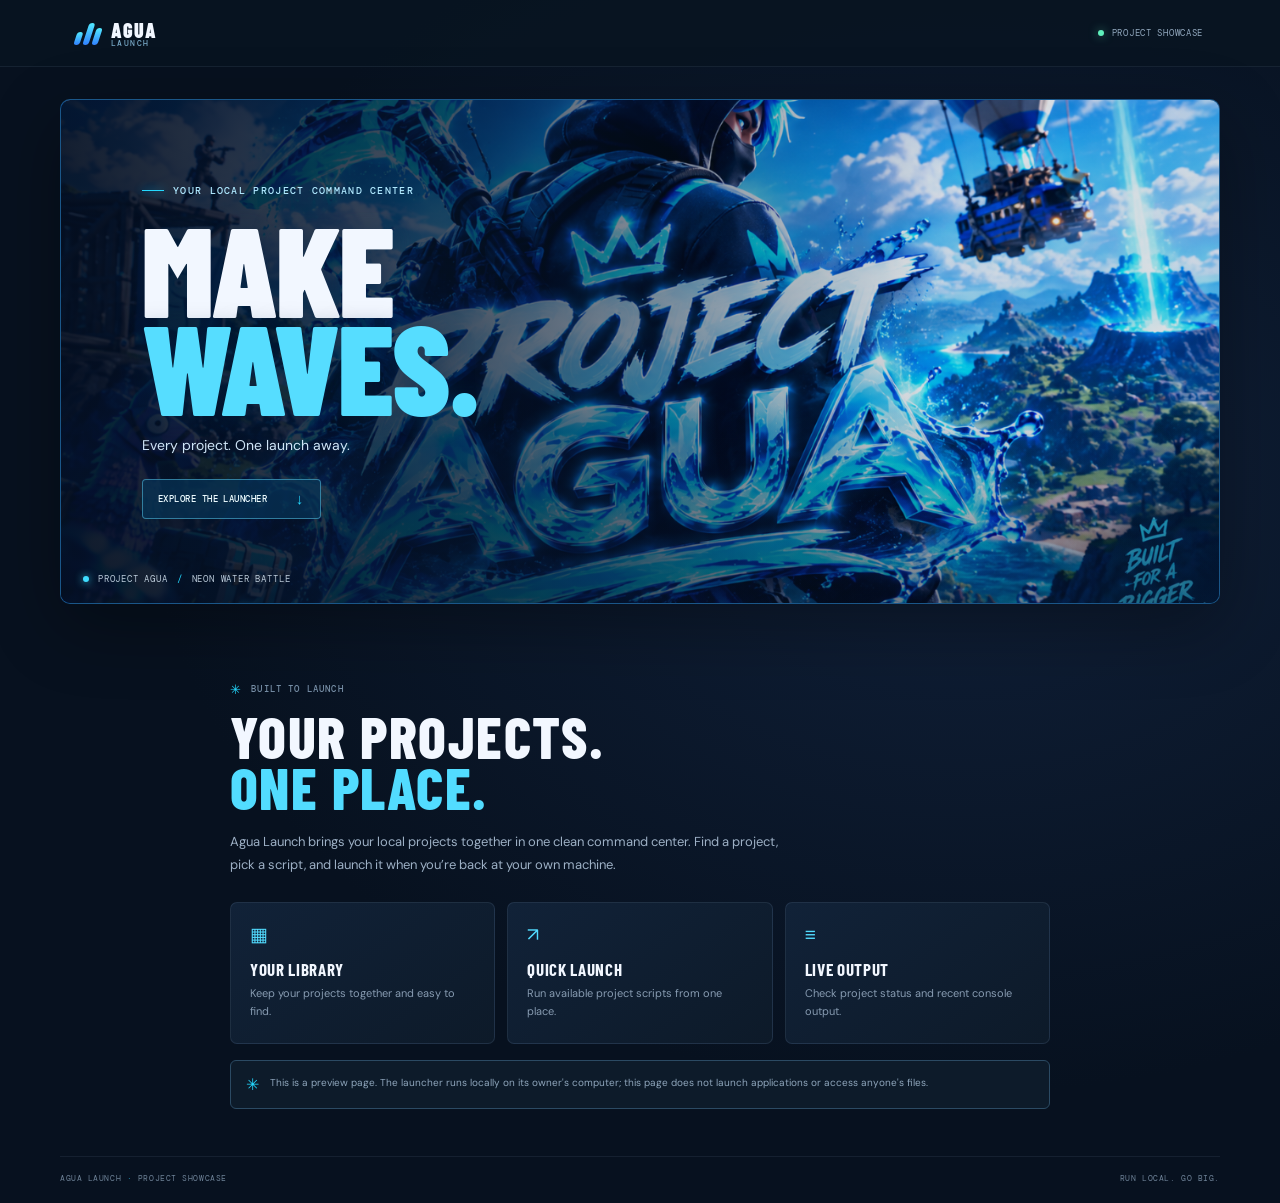
==== index.html @ f8b992f1 "Add Project Agua public showcase" ====
<!doctype html>
<html lang="en">
  <head>
    <meta charset="utf-8">
    <meta name="viewport" content="width=device-width, initial-scale=1">
    <meta name="theme-color" content="#07111f">
    <meta name="description" content="Project Agua Launcher — a neon-water-inspired home for your local projects.">
    <title>Project Agua — Launcher</title>
    <link rel="preconnect" href="https://fonts.googleapis.com">
    <link rel="preconnect" href="https://fonts.gstatic.com" crossorigin>
    <link href="https://fonts.googleapis.com/css2?family=Barlow+Condensed:wght@600;700;800;900&family=DM+Mono:wght@400;500&family=DM+Sans:wght@400;500;600;700&display=swap" rel="stylesheet">
    <link rel="stylesheet" href="styles.css">
  </head>
  <body>
    <header class="topbar">
      <a class="brand" href="#" aria-label="Agua Launch home"><span class="brand-mark"><i></i><i></i><i></i></span><span>AGUA<small>LAUNCH</small></span></a>
      <span class="status"><i></i> PROJECT SHOWCASE</span>
    </header>
    <main>
      <section class="hero">
        <img class="hero-art" src="project-agua.png" alt="Project Agua — neon water battle artwork">
        <div class="hero-shade"></div>
        <div class="hero-content">
          <div class="kicker"><i></i> YOUR LOCAL PROJECT COMMAND CENTER</div>
          <h1>MAKE<br><span>WAVES.</span></h1>
          <p>Every project. One launch away.</p>
          <a class="hero-button" href="#about">EXPLORE THE LAUNCHER <span>↓</span></a>
        </div>
        <div class="caption"><i></i> PROJECT AGUA <b>/</b> NEON WATER BATTLE</div>
      </section>
      <section class="about" id="about">
        <div class="eyebrow"><i>✳</i> BUILT TO LAUNCH</div>
        <h2>YOUR PROJECTS.<br><span>ONE PLACE.</span></h2>
        <p>Agua Launch brings your local projects together in one clean command center. Find a project, pick a script, and launch it when you’re back at your own machine.</p>
        <div class="features">
          <article><span class="feature-icon">▦</span><h3>YOUR LIBRARY</h3><p>Keep your projects together and easy to find.</p></article>
          <article><span class="feature-icon">↗</span><h3>QUICK LAUNCH</h3><p>Run available project scripts from one place.</p></article>
          <article><span class="feature-icon">≡</span><h3>LIVE OUTPUT</h3><p>Check project status and recent console output.</p></article>
        </div>
        <div class="note"><span>✳</span><p>This is a preview page. The launcher runs locally on its owner's computer; this page does not launch applications or access anyone's files.</p></div>
      </section>
    </main>
    <footer><span>AGUA LAUNCH <i>·</i> PROJECT SHOWCASE</span><span>RUN LOCAL. GO BIG.</span></footer>
  </body>
</html>
---- styles.css ----
:root { color-scheme: dark; font-family: "DM Sans", "Segoe UI", sans-serif; color: #f2f7ff; background: #07111f; font-synthesis: none; text-rendering: optimizeLegibility; }
* { box-sizing: border-box; }
html { min-width: 320px; scroll-behavior: smooth; }
body { margin: 0; min-height: 100vh; background: radial-gradient(ellipse at 75% 40%, #102039 0, #07111f 60%); }
a { color: inherit; text-decoration: none; }
.topbar { display: flex; align-items: center; justify-content: space-between; height: 67px; padding: 0 max(6vw, 24px); border-bottom: 1px solid #9bb6d218; background: #081421cc; }
.brand { display: flex; align-items: center; gap: 10px; font: 900 20px "Barlow Condensed", sans-serif; letter-spacing: .06em; }
.brand small { display: block; margin-top: -4px; color: #77a8c6; font: 500 8px "DM Mono", monospace; letter-spacing: .19em; }
.brand-mark { display: flex; align-items: end; gap: 3px; height: 23px; transform: skew(-18deg); }
.brand-mark i { width: 6px; border-radius: 4px; background: linear-gradient(#51eaff, #3181ff); }
.brand-mark i:nth-child(1) { height: 13px; }.brand-mark i:nth-child(2) { height: 22px; }.brand-mark i:nth-child(3) { height: 17px; }
.status { display: flex; align-items: center; gap: 8px; color: #91a7bd; font: 9px "DM Mono", monospace; letter-spacing: .08em; }
.status i, .caption i { width: 6px; height: 6px; border-radius: 50%; background: #5ff0bc; box-shadow: 0 0 10px #5ff0bc88; }
main { width: min(1160px, calc(100% - 48px)); margin: 32px auto 0; }
.hero { position: relative; isolation: isolate; min-height: 460px; overflow: hidden; border: 1px solid #5bbaff38; border-radius: 10px; background: #083a67; box-shadow: 0 22px 70px #0005; }
.hero-art { position: absolute; z-index: -2; inset: 0; width: 100%; height: 100%; object-fit: cover; object-position: center 48%; }
.hero-shade { position: absolute; z-index: -1; inset: 0; background: linear-gradient(90deg, #040f21ed 0%, #04142bbc 34%, #031a3a24 75%), linear-gradient(0deg, #05112277, transparent 40%); }
.hero-content { padding: clamp(40px, 8vw, 84px) 7%; }
.kicker, .eyebrow { display: flex; align-items: center; gap: 9px; color: #b0e9ff; font: 500 10px "DM Mono", monospace; letter-spacing: .13em; }
.kicker i { width: 22px; height: 1px; background: #25d9ff; box-shadow: 0 0 8px #25d9ff; }
h1 { margin: 22px 0 12px; font: 900 clamp(74px, 11vw, 126px)/.78 "Barlow Condensed", Impact, sans-serif; letter-spacing: -.015em; text-shadow: 0 3px 24px #00264a80; }
h1 span { color: #56ddff; }
.hero-content > p { margin: 20px 0 25px; color: #d0e6f8; font-size: 14px; }
.hero-button { display: inline-flex; align-items: center; gap: 28px; min-height: 40px; padding: 0 15px; border: 1px solid #61dbff77; border-radius: 4px; color: #edfbff; background: #083355bb; font: 600 9px "DM Mono", monospace; letter-spacing: .05em; transition: .2s; }
.hero-button:hover { border-color: #25d9ff; background: #0a5179e6; transform: translateY(-1px); }
.hero-button span { color: #25d9ff; font-size: 15px; }
.caption { position: absolute; bottom: 18px; left: 22px; display: flex; align-items: center; gap: 9px; color: #e2f2ffd1; font: 9px "DM Mono", monospace; letter-spacing: .09em; }
.caption i { background: #3fddff; box-shadow: 0 0 8px #3fddff; }.caption b { color: #25d9ff; font-weight: 400; }
.about { max-width: 820px; margin: 77px auto 0; }
.eyebrow { color: #7890a8; font-size: 9px; }.eyebrow i { color: #25d9ff; font-size: 13px; font-style: normal; }
h2 { margin: 13px 0; font: 800 clamp(39px, 6vw, 58px)/.88 "Barlow Condensed", sans-serif; letter-spacing: .025em; }
h2 span { color: #52dcff; }
.about > p { max-width: 565px; margin: 17px 0 26px; color: #9db0c5; font-size: 13px; line-height: 1.8; }
.features { display: grid; grid-template-columns: repeat(3, 1fr); gap: 12px; margin-top: 26px; }
.features article { min-height: 142px; padding: 19px; border: 1px solid #97badc20; border-radius: 7px; background: linear-gradient(145deg, #112238, #0d1a29); }
.feature-icon { color: #52dcff; font-size: 19px; }
.features h3 { margin: 12px 0 6px; font: 700 17px "Barlow Condensed", sans-serif; letter-spacing: .04em; }
.features article p { margin: 0; color: #879bb1; font-size: 11px; line-height: 1.6; }
.note { display: flex; gap: 11px; margin-top: 16px; padding: 13px 15px; border: 1px solid #2b4a63; border-radius: 6px; color: #8fa6bc; background: #0d1b2a; }
.note span { color: #25d9ff; }.note p { margin: 0; font-size: 10px; line-height: 1.7; }
footer { display: flex; justify-content: space-between; gap: 16px; width: min(1160px, calc(100% - 48px)); margin: 47px auto 0; padding: 16px 0 20px; border-top: 1px solid #9bb6d218; color: #6e8297; font: 8px "DM Mono", monospace; letter-spacing: .07em; }
footer i { color: #27abd1; font-style: normal; }
@media (max-width: 600px) { main { width: calc(100% - 28px); margin-top: 14px; }.topbar { height: 58px; padding: 0 15px; }.hero { min-height: 350px; }.hero-art { object-position: 57% center; }.hero-shade { background: linear-gradient(90deg, #040f21ec, #04142bb0 60%, #031a3a21), linear-gradient(0deg, #05112277, transparent 40%); }.hero-content { padding: 53px 21px; }.kicker { font-size: 7px; }.caption { left: 13px; gap: 6px; font-size: 7px; }.about { margin-top: 53px; }.features { grid-template-columns: 1fr; gap: 8px; }.features article { min-height: 0; padding: 15px; }.features h3 { margin-top: 7px; }footer { width: calc(100% - 28px); margin-top: 32px; flex-direction: column; } }
@media (prefers-reduced-motion: reduce) { *, *::before, *::after { scroll-behavior: auto !important; transition-duration: .01ms !important; } }
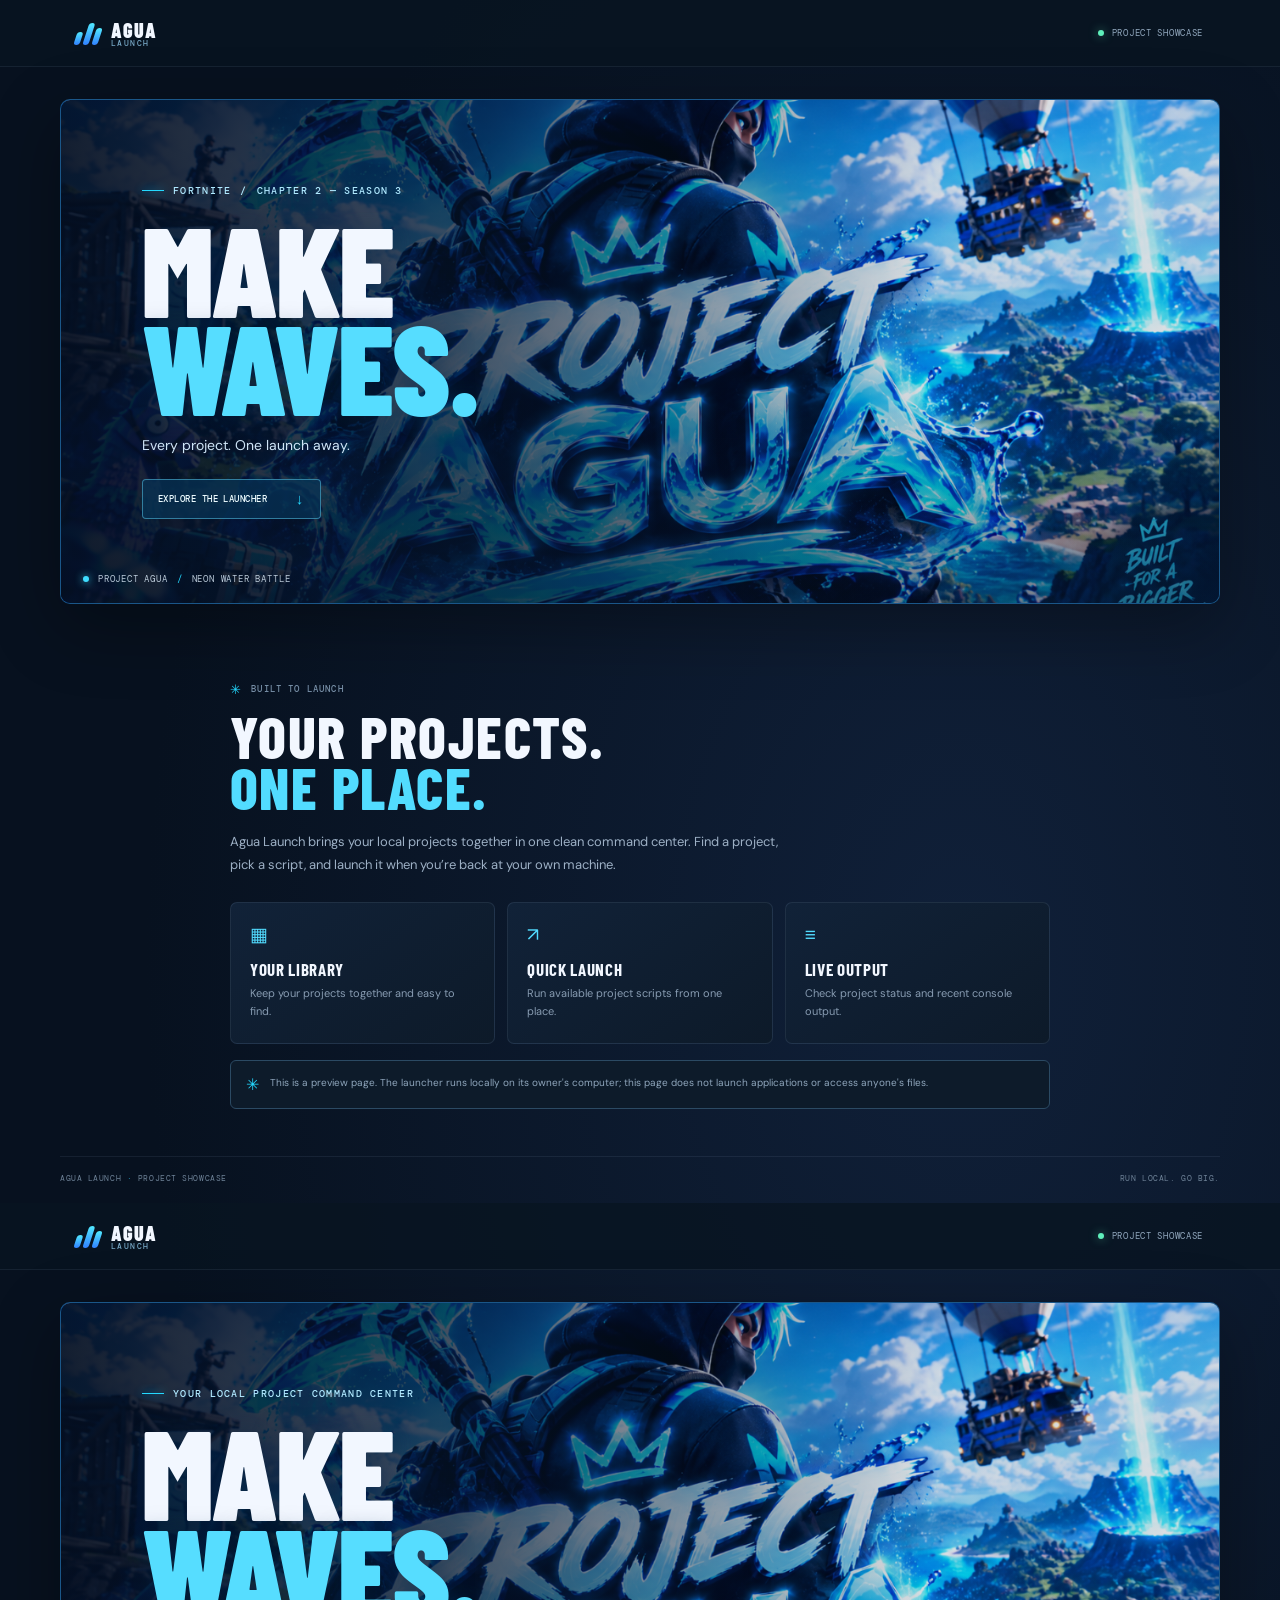
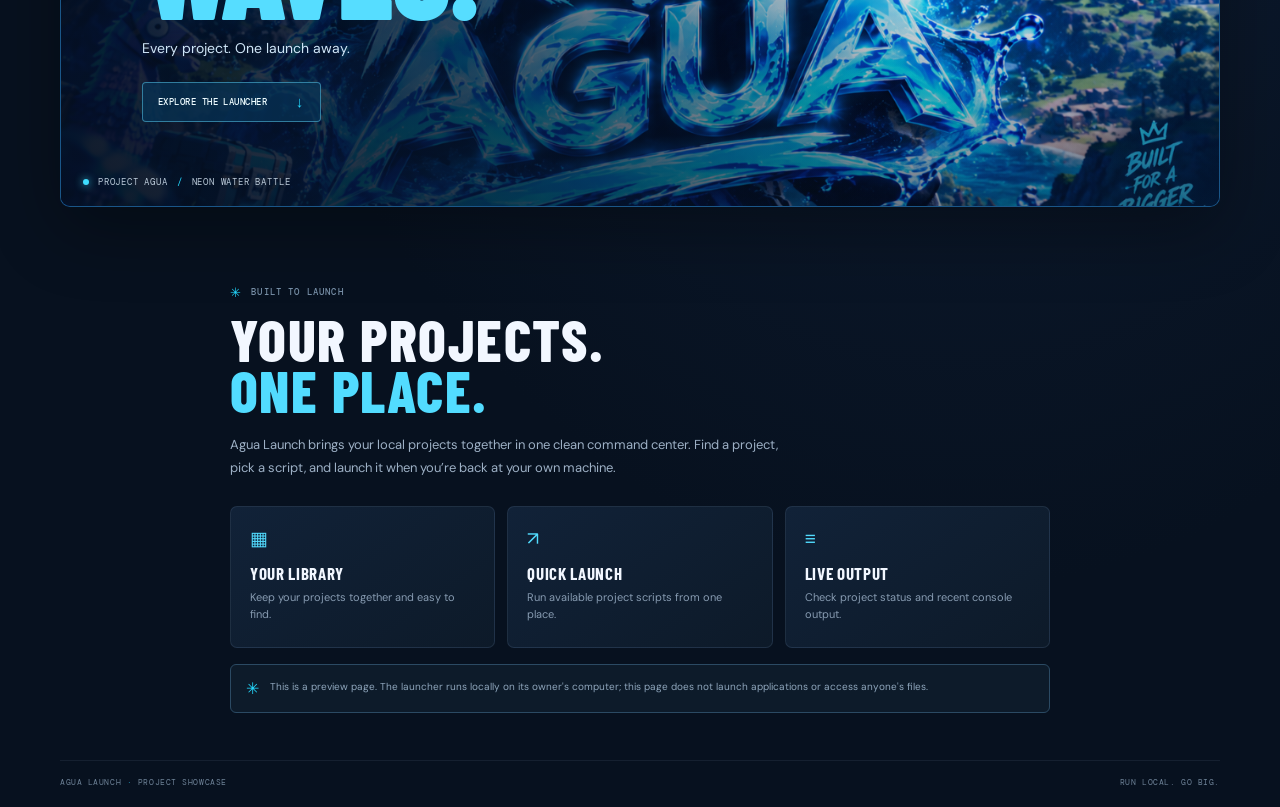
==== commit 04ba6d67: "Show Fortnite Chapter 2 Season 3 Updated the project description and title to reflect Fortnite Chapt" ====
--- a/index.html
+++ b/index.html
@@ -1,4 +1,48 @@
 <!doctype html>
+<html lang="en">
+  <head>
+    <meta charset="utf-8">
+    <meta name="viewport" content="width=device-width, initial-scale=1">
+    <meta name="theme-color" content="#07111f">
+    <meta name="description" content="Project Agua — Fortnite Chapter 2 Season 3 launcher showcase, inspired by neon water battles.">
+    <title>Project Agua — Fortnite Chapter 2 Season 3</title>
+    <link rel="preconnect" href="https://fonts.googleapis.com">
+    <link rel="preconnect" href="https://fonts.gstatic.com" crossorigin>
+    <link href="https://fonts.googleapis.com/css2?family=Barlow+Condensed:wght@600;700;800;900&family=DM+Mono:wght@400;500&family=DM+Sans:wght@400;500;600;700&display=swap" rel="stylesheet">
+    <link rel="stylesheet" href="styles.css">
+  </head>
+  <body>
+    <header class="topbar">
+      <a class="brand" href="#" aria-label="Agua Launch home"><span class="brand-mark"><i></i><i></i><i></i></span><span>AGUA<small>LAUNCH</small></span></a>
+      <span class="status"><i></i> PROJECT SHOWCASE</span>
+    </header>
+    <main>
+      <section class="hero">
+        <img class="hero-art" src="project-agua.png" alt="Project Agua — neon water battle artwork">
+        <div class="hero-shade"></div>
+        <div class="hero-content">
+          <div class="kicker"><i></i> FORTNITE <span class="kicker-separator">/</span> CHAPTER 2 — SEASON 3</div>
+          <h1>MAKE<br><span>WAVES.</span></h1>
+          <p>Every project. One launch away.</p>
+          <a class="hero-button" href="#about">EXPLORE THE LAUNCHER <span>↓</span></a>
+        </div>
+        <div class="caption"><i></i> PROJECT AGUA <b>/</b> NEON WATER BATTLE</div>
+      </section>
+      <section class="about" id="about">
+        <div class="eyebrow"><i>✳</i> BUILT TO LAUNCH</div>
+        <h2>YOUR PROJECTS.<br><span>ONE PLACE.</span></h2>
+        <p>Agua Launch brings your local projects together in one clean command center. Find a project, pick a script, and launch it when you’re back at your own machine.</p>
+        <div class="features">
+          <article><span class="feature-icon">▦</span><h3>YOUR LIBRARY</h3><p>Keep your projects together and easy to find.</p></article>
+          <article><span class="feature-icon">↗</span><h3>QUICK LAUNCH</h3><p>Run available project scripts from one place.</p></article>
+          <article><span class="feature-icon">≡</span><h3>LIVE OUTPUT</h3><p>Check project status and recent console output.</p></article>
+        </div>
+        <div class="note"><span>✳</span><p>This is a preview page. The launcher runs locally on its owner's computer; this page does not launch applications or access anyone's files.</p></div>
+      </section>
+    </main>
+    <footer><span>AGUA LAUNCH <i>·</i> PROJECT SHOWCASE</span><span>RUN LOCAL. GO BIG.</span></footer>
+  </body>
+</html><!doctype html>
 <html lang="en">
   <head>
     <meta charset="utf-8">
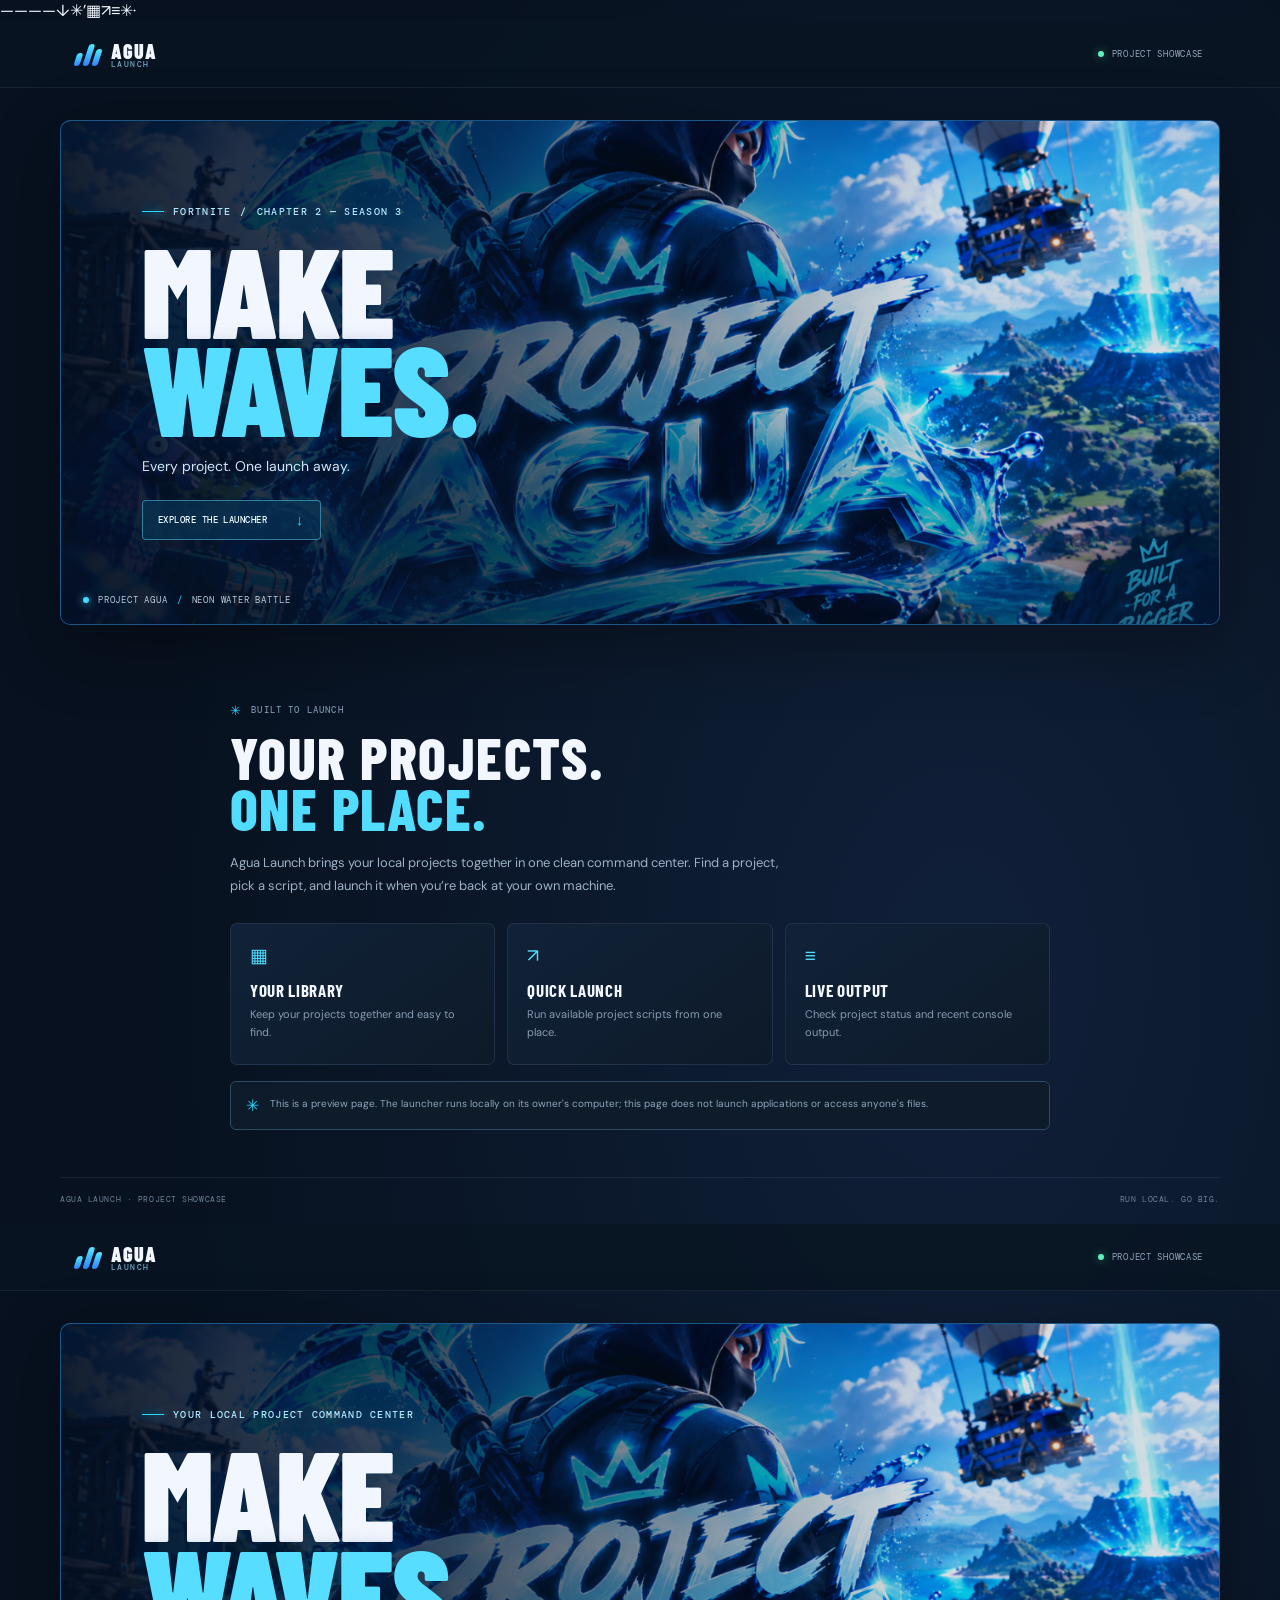
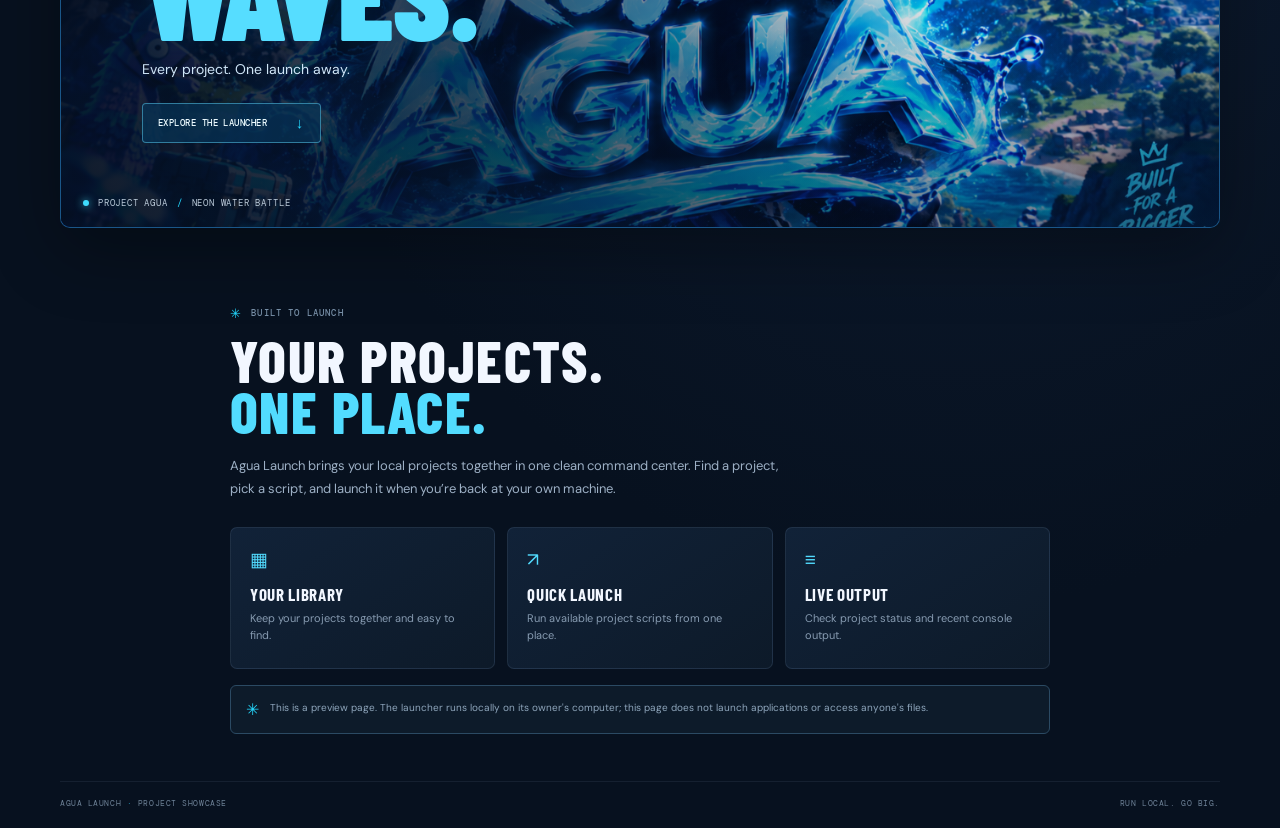
==== commit 3790b48f: "Fix public Fortnite season showcase The index.html file has been modified to update the project desc" ====
--- a/index.html
+++ b/index.html
@@ -1,4 +1,4 @@
-<!doctype html>
+————↓✳’▦↗≡✳·<!doctype html>
 <html lang="en">
   <head>
     <meta charset="utf-8">
